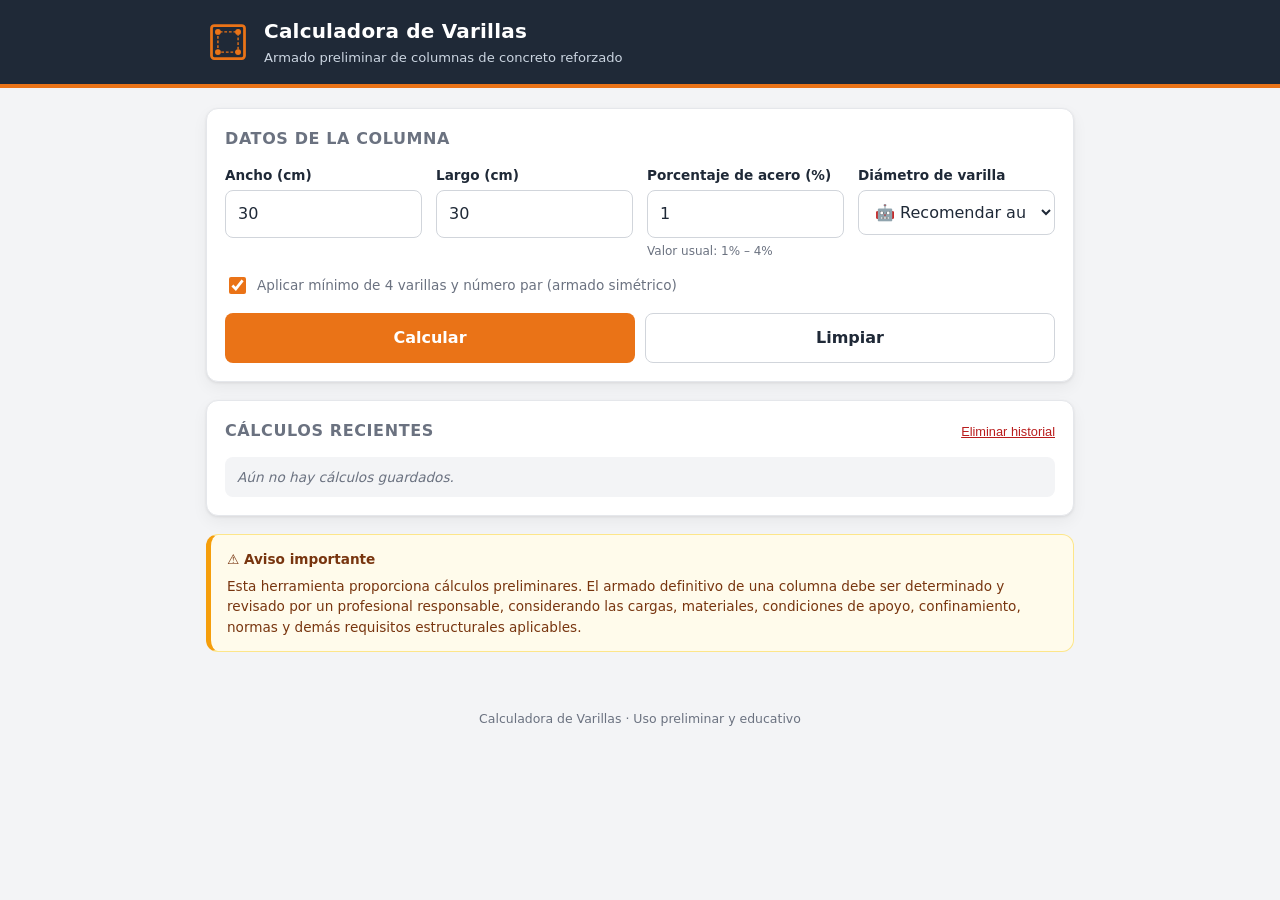
==== index.html @ cefc2941 "Calculadora de Varillas: PWA lista para publicar Co-Authored-By: Claude Sonnet 5.5 <noreply@anthropi" ====
<!DOCTYPE html>
<html lang="es">
<head>
  <meta charset="UTF-8">
  <meta name="viewport" content="width=device-width, initial-scale=1.0">
  <title>Calculadora de Varillas — Columnas de Concreto</title>
  <meta name="description" content="Calculadora preliminar de número y diámetro de varillas para columnas de concreto reforzado.">

  <!-- PWA -->
  <link rel="manifest" href="manifest.json">
  <meta name="theme-color" content="#1f2937">
  <link rel="icon" href="icons/icon-192.png">
  <link rel="apple-touch-icon" href="icons/icon-192.png">

  <!-- Superposición de controles de ventana: marca <html class="wco"> antes
       del primer pintado (por eso va en <head> y sin defer) -->
  <script src="wco.js"></script>

  <link rel="stylesheet" href="style.css">
</head>
<body>

  <!-- ============ ENCABEZADO ============
       En la app instalada con "window-controls-overlay" este encabezado
       pasa a ser la barra de título (ver style.css, reglas .wco). -->
  <header class="app-header">
    <div class="header-inner">
      <div class="logo">
        <!-- Icono: sección de columna con varillas -->
        <svg viewBox="0 0 48 48" aria-hidden="true">
          <rect x="6" y="6" width="36" height="36" rx="3" fill="none" stroke="currentColor" stroke-width="3"/>
          <rect x="13" y="13" width="22" height="22" rx="2" fill="none" stroke="currentColor" stroke-width="1.5" stroke-dasharray="3 2"/>
          <circle cx="13" cy="13" r="3.2" fill="currentColor"/>
          <circle cx="35" cy="13" r="3.2" fill="currentColor"/>
          <circle cx="13" cy="35" r="3.2" fill="currentColor"/>
          <circle cx="35" cy="35" r="3.2" fill="currentColor"/>
        </svg>
      </div>
      <div class="header-text">
        <h1>Calculadora de Varillas</h1>
        <p>Armado preliminar de columnas de concreto reforzado</p>
      </div>
      <!-- Botón de instalación PWA (oculto hasta que el navegador lo permita) -->
      <button id="btnInstalar" class="btn-instalar" hidden>⬇ Instalar</button>
    </div>
  </header>

  <main class="contenedor">

    <!-- ============ CONTENIDO RECIBIDO (Web Share Target) ============
         Aparece cuando otra aplicación comparte contenido con esta app -->
    <aside id="avisoRecibido" class="recibido" role="status" hidden>
      <div class="fila-titulo">
        <strong>📥 Contenido recibido de otra aplicación</strong>
        <button type="button" id="btnCerrarRecibido" class="btn-enlace">Cerrar</button>
      </div>
      <p id="recibidoDetalle" class="recibido-detalle"></p>
      <p id="recibidoEstado" class="recibido-estado"></p>
    </aside>

    <!-- ============ FORMULARIO ============ -->
    <section class="tarjeta">
      <h2 class="titulo-seccion">Datos de la columna</h2>

      <form id="formulario" novalidate>
        <div class="grid-campos">

          <div class="campo">
            <label for="ancho">Ancho (cm)</label>
            <input type="number" id="ancho" min="1" max="500" step="0.1" value="30" required>
          </div>

          <div class="campo">
            <label for="largo">Largo (cm)</label>
            <input type="number" id="largo" min="1" max="500" step="0.1" value="30" required>
          </div>

          <div class="campo">
            <label for="porcentaje">Porcentaje de acero (%)</label>
            <input type="number" id="porcentaje" min="0.1" max="8" step="0.1" value="1" required>
            <small class="ayuda">Valor usual: 1% &ndash; 4%</small>
          </div>

          <div class="campo">
            <label for="varilla">Diámetro de varilla</label>
            <select id="varilla">
              <option value="auto">🤖 Recomendar automáticamente</option>
              <!-- Las opciones de diámetro se generan desde app.js -->
            </select>
          </div>

        </div>

        <label class="check">
          <input type="checkbox" id="simetria" checked>
          <span>Aplicar mínimo de 4 varillas y número par (armado simétrico)</span>
        </label>

        <div class="acciones">
          <button type="submit" class="btn btn-primario">Calcular</button>
          <button type="button" id="btnLimpiar" class="btn btn-secundario">Limpiar</button>
        </div>

        <p id="error" class="error" hidden></p>
      </form>
    </section>

    <!-- ============ RESULTADOS ============ -->
    <section id="resultados" hidden>

      <div class="tarjeta tarjeta-resultado">
        <h2 class="titulo-seccion">Resultado</h2>
        <div id="listaResultados" class="lista-resultados"></div>
        <div id="croquis" class="croquis"></div>

        <!-- Web Share API: abre el cuadro de compartir del sistema -->
        <div class="acciones">
          <button type="button" id="btnCompartir" class="btn btn-secundario">📤 Compartir resultado</button>
          <!-- Solo se muestra si el navegador permite compartir archivos (navigator.canShare) -->
          <button type="button" id="btnCompartirArchivo" class="btn btn-secundario" hidden>📄 Compartir como archivo</button>
        </div>
      </div>

      <div class="tarjeta">
        <h2 class="titulo-seccion">Alternativas por diámetro</h2>
        <div class="tabla-scroll">
          <table id="tablaAlternativas">
            <thead>
              <tr>
                <th>Diámetro</th>
                <th>Área unitaria</th>
                <th>No. varillas</th>
                <th>As proporcionada</th>
                <th>% real</th>
              </tr>
            </thead>
            <tbody></tbody>
          </table>
        </div>
      </div>

    </section>

    <!-- ============ HISTORIAL ============ -->
    <section class="tarjeta" id="seccionHistorial">
      <div class="fila-titulo">
        <h2 class="titulo-seccion">Cálculos recientes</h2>
        <button type="button" id="btnBorrarHistorial" class="btn-texto">Eliminar historial</button>
      </div>
      <ul id="historial" class="historial"></ul>
    </section>

    <!-- ============ AVISO DE SEGURIDAD ============ -->
    <aside class="aviso">
      <strong>⚠ Aviso importante</strong>
      <p>
        Esta herramienta proporciona cálculos preliminares. El armado definitivo de una columna
        debe ser determinado y revisado por un profesional responsable, considerando las cargas,
        materiales, condiciones de apoyo, confinamiento, normas y demás requisitos estructurales
        aplicables.
      </p>
    </aside>

  </main>

  <footer class="pie">
    Calculadora de Varillas · Uso preliminar y educativo
  </footer>

  <!-- Mensaje breve de estado (compartir / copiar) -->
  <div id="estado" class="estado" role="status" aria-live="polite" hidden></div>

  <script src="app.js"></script>
</body>
</html>
---- style.css ----
/* ============================================================
   Calculadora de Varillas — Hoja de estilos
   Paleta: gris concreto + naranja construcción
   ============================================================ */

:root {
  --concreto:      #1f2937;   /* gris oscuro (encabezado) */
  --concreto-2:    #374151;
  --naranja:       #ea7317;   /* color de acento */
  --naranja-claro: #fff3e6;
  --fondo:         #f3f4f6;
  --superficie:    #ffffff;
  --texto:         #1f2937;
  --texto-suave:   #6b7280;
  --borde:         #e5e7eb;
  --verde:         #047857;
  --rojo:          #b91c1c;
  --radio:         12px;
  --sombra:        0 1px 3px rgba(0,0,0,.08), 0 6px 16px rgba(0,0,0,.05);
}

* { box-sizing: border-box; }

/* Un display definido en una regla (p. ej. #resultados { display: flex })
   anularía el atributo hidden: esto garantiza que siempre oculte */
[hidden] { display: none !important; }

html, body {
  margin: 0;
  padding: 0;
}

body {
  font-family: system-ui, -apple-system, "Segoe UI", Roboto, sans-serif;
  background: var(--fondo);
  color: var(--texto);
  line-height: 1.5;
  -webkit-text-size-adjust: 100%;
}

/* ---------- Encabezado ---------- */
.app-header {
  background: var(--concreto);
  color: #fff;
  /* Franja tipo cinta de precaución */
  border-bottom: 4px solid var(--naranja);
}

.header-inner {
  max-width: 900px;
  margin: 0 auto;
  padding: 16px 16px;
  display: flex;
  align-items: center;
  gap: 14px;
}

.logo svg {
  width: 44px;
  height: 44px;
  color: var(--naranja);
  display: block;
}

.header-text { flex: 1; min-width: 0; }

.header-text h1 {
  margin: 0;
  font-size: 1.25rem;
  letter-spacing: .2px;
}

.header-text p {
  margin: 2px 0 0;
  font-size: .82rem;
  color: #cbd5e1;
}

.btn-instalar {
  background: var(--naranja);
  color: #fff;
  border: 0;
  border-radius: 8px;
  padding: 9px 14px;
  font-size: .85rem;
  font-weight: 600;
  cursor: pointer;
  white-space: nowrap;
}
.btn-instalar:hover { filter: brightness(1.08); }

/* ---------- Window Controls Overlay: el encabezado es la barra de título ----------
   Con display_override "window-controls-overlay" (ver manifest.json) la app
   instalada muestra su contenido hasta el borde superior de la ventana y los
   botones de ventana quedan superpuestos. wco.js marca <html class="wco">
   mientras exista esa barra; entonces el encabezado se fija arriba, ocupa el
   área de la barra de título y sirve para arrastrar la ventana.
   Fuera de la app instalada (pestaña normal) nada de esto se aplica. */
:root.wco {
  /* Alto reservado arriba: posición Y + alto del área de la barra de título */
  --alto-barra: calc(env(titlebar-area-y, 0px) + env(titlebar-area-height, 40px));

  /* Los scrollIntoView no deben quedar ocultos detrás del encabezado fijo */
  scroll-padding-top: var(--alto-barra);
}

.wco body { padding-top: var(--alto-barra); }

.wco .app-header {
  position: fixed;
  top: 0;
  left: 0;
  width: 100%;
  height: var(--alto-barra);
  z-index: 1000;
  border-bottom-width: 2px;
  user-select: none;
  -webkit-app-region: drag;      /* arrastrar el encabezado mueve la ventana */
  app-region: drag;
}

/* Área segura: entre el borde de la ventana y los botones de ventana
   (a la derecha en Windows, a la izquierda en macOS) */
.wco .header-inner {
  position: absolute;
  left: env(titlebar-area-x, 0);
  top: env(titlebar-area-y, 0);
  width: env(titlebar-area-width, 100%);
  height: calc(env(titlebar-area-height, 40px) - 2px);   /* menos el borde inferior */
  max-width: none;
  margin: 0;
  padding: 0 12px;
  gap: 10px;
  container-type: inline-size;   /* permite adaptar el contenido al ancho disponible */
}

.wco .logo svg { width: 22px; height: 22px; }

.wco .header-text {
  display: flex;
  align-items: baseline;
  gap: 10px;
}

.wco .header-text h1 {
  font-size: .9rem;
  white-space: nowrap;
}

.wco .header-text p {
  margin: 0;
  font-size: .75rem;
  white-space: nowrap;
  overflow: hidden;
  text-overflow: ellipsis;
}

/* Los controles dentro de la barra deben poder pulsarse */
.wco .btn-instalar {
  padding: 4px 10px;
  font-size: .75rem;
  -webkit-app-region: no-drag;
  app-region: no-drag;
}

/* Ventana angosta: primero se oculta el subtítulo; después, el texto */
@container (max-width: 560px) { .wco .header-text p { display: none; } }
@container (max-width: 240px) { .wco .header-text { display: none; } }

/* ---------- Estructura ---------- */
.contenedor {
  max-width: 900px;
  margin: 0 auto;
  padding: 20px 16px 40px;
  display: flex;
  flex-direction: column;
  gap: 18px;
}

.tarjeta {
  background: var(--superficie);
  border: 1px solid var(--borde);
  border-radius: var(--radio);
  box-shadow: var(--sombra);
  padding: 18px;
}

.titulo-seccion {
  margin: 0 0 14px;
  font-size: 1rem;
  text-transform: uppercase;
  letter-spacing: .6px;
  color: var(--texto-suave);
}

.fila-titulo {
  display: flex;
  justify-content: space-between;
  align-items: baseline;
  gap: 10px;
}

/* ---------- Formulario ---------- */
.grid-campos {
  display: grid;
  grid-template-columns: repeat(auto-fit, minmax(190px, 1fr));
  gap: 14px;
}

.campo { display: flex; flex-direction: column; }

.campo label {
  font-size: .85rem;
  font-weight: 600;
  margin-bottom: 5px;
}

.campo input,
.campo select {
  font: inherit;
  padding: 11px 12px;
  border: 1px solid #d1d5db;
  border-radius: 8px;
  background: #fff;
  color: var(--texto);
  width: 100%;
}

.campo input:focus,
.campo select:focus {
  outline: 2px solid var(--naranja);
  outline-offset: 1px;
  border-color: var(--naranja);
}

.ayuda {
  font-size: .75rem;
  color: var(--texto-suave);
  margin-top: 4px;
}

.check {
  display: flex;
  align-items: center;
  gap: 8px;
  margin-top: 14px;
  font-size: .85rem;
  color: var(--texto-suave);
  cursor: pointer;
}
.check input { width: 17px; height: 17px; accent-color: var(--naranja); }

/* ---------- Botones ---------- */
.acciones {
  display: flex;
  gap: 10px;
  margin-top: 16px;
  flex-wrap: wrap;
}

.btn {
  font: inherit;
  font-weight: 600;
  padding: 12px 22px;
  border-radius: 8px;
  border: 1px solid transparent;
  cursor: pointer;
  flex: 1 1 140px;
}

.btn-primario { background: var(--naranja); color: #fff; }
.btn-primario:hover { filter: brightness(1.08); }

.btn-secundario {
  background: #fff;
  color: var(--texto);
  border-color: #d1d5db;
}
.btn-secundario:hover { background: #f9fafb; }

.btn-texto {
  background: none;
  border: 0;
  color: var(--rojo);
  font-size: .8rem;
  cursor: pointer;
  padding: 0;
  text-decoration: underline;
}

.error {
  margin: 12px 0 0;
  color: var(--rojo);
  font-size: .87rem;
  font-weight: 600;
}

/* ---------- Resultados ---------- */
#resultados {
  display: flex;
  flex-direction: column;
  gap: 18px;
}

.tarjeta-resultado { border-top: 4px solid var(--naranja); }

.lista-resultados {
  display: grid;
  grid-template-columns: repeat(auto-fit, minmax(210px, 1fr));
  gap: 10px;
}

.item {
  background: var(--fondo);
  border-radius: 9px;
  padding: 11px 13px;
}

.item .etiqueta {
  display: block;
  font-size: .76rem;
  color: var(--texto-suave);
  margin-bottom: 2px;
}

.item .valor {
  font-size: 1.05rem;
  font-weight: 700;
}

/* Elementos destacados */
.item.destacado {
  background: var(--naranja-claro);
  border: 1px solid #fcd9b0;
}
.item.destacado .valor { color: #b45309; }

/* Croquis de la sección */
.croquis {
  margin-top: 16px;
  display: flex;
  justify-content: center;
}
.croquis svg { max-width: 260px; width: 100%; height: auto; }

/* ---------- Tabla ---------- */
.tabla-scroll { overflow-x: auto; }

table {
  width: 100%;
  border-collapse: collapse;
  font-size: .88rem;
  min-width: 460px;
}

th, td {
  padding: 10px 8px;
  text-align: right;
  border-bottom: 1px solid var(--borde);
}

th:first-child, td:first-child { text-align: left; }

thead th {
  font-size: .75rem;
  text-transform: uppercase;
  letter-spacing: .4px;
  color: var(--texto-suave);
  border-bottom: 2px solid var(--borde);
}

tbody tr.elegida {
  background: var(--naranja-claro);
  font-weight: 700;
}

/* ---------- Historial ---------- */
.historial {
  list-style: none;
  margin: 0;
  padding: 0;
  display: flex;
  flex-direction: column;
  gap: 8px;
}

.historial li {
  background: var(--fondo);
  border-radius: 8px;
  padding: 10px 12px;
  font-size: .85rem;
  display: flex;
  align-items: center;
  justify-content: space-between;
  gap: 10px;
}

.historial .fecha {
  display: block;
  font-size: .72rem;
  color: var(--texto-suave);
}

.vacio {
  color: var(--texto-suave);
  font-size: .85rem;
  font-style: italic;
}

/* ---------- Compartir ---------- */
.btn-enlace {
  flex: none;
  background: none;
  border: 0;
  padding: 0;
  font: inherit;
  font-size: .8rem;
  font-weight: 600;
  color: #b45309;
  text-decoration: underline;
  white-space: nowrap;
  cursor: pointer;
}
.btn-enlace:hover { color: var(--naranja); }

/* Contenido recibido desde otra app (Web Share Target) */
.recibido {
  background: #eff6ff;
  border: 1px solid #bfdbfe;
  border-left: 5px solid #2563eb;
  border-radius: var(--radio);
  padding: 14px 16px;
  font-size: .85rem;
  color: #1e3a8a;
}
.recibido .btn-enlace { color: inherit; }
.recibido p { margin: 6px 0 0; }
.recibido-detalle { white-space: pre-line; overflow-wrap: anywhere; }
.recibido-estado { font-weight: 600; }

/* Mensaje breve de estado */
.estado {
  position: fixed;
  left: 50%;
  bottom: 20px;
  transform: translateX(-50%);
  max-width: calc(100% - 32px);
  padding: 10px 16px;
  border-radius: 8px;
  background: var(--concreto);
  color: #fff;
  font-size: .85rem;
  box-shadow: var(--sombra);
  z-index: 1100;
}
.estado-error { background: var(--rojo); }

/* ---------- Aviso ---------- */
.aviso {
  background: #fffbeb;
  border: 1px solid #fde68a;
  border-left: 5px solid #f59e0b;
  border-radius: var(--radio);
  padding: 14px 16px;
  font-size: .85rem;
  color: #78350f;
}
.aviso p { margin: 6px 0 0; }

/* ---------- Pie ---------- */
.pie {
  text-align: center;
  padding: 18px;
  font-size: .78rem;
  color: var(--texto-suave);
}

/* ---------- Responsive ---------- */
@media (max-width: 480px) {
  .header-text h1 { font-size: 1.05rem; }
  .header-text p  { font-size: .75rem; }
  .btn { flex: 1 1 100%; }
  .tarjeta { padding: 15px; }
}
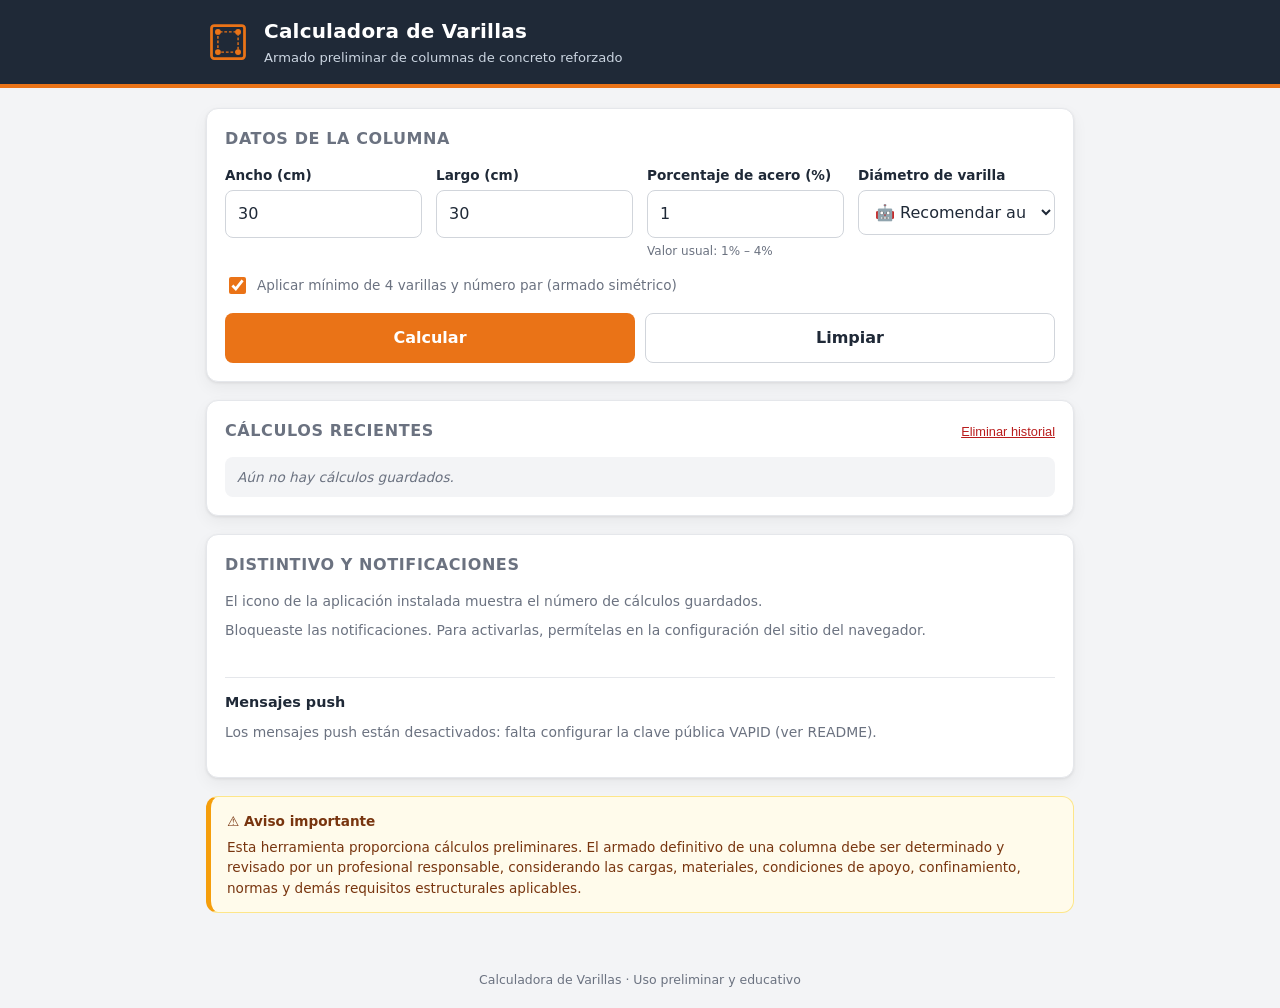
==== commit b1d92e07: "add(notificaciones)" ====
--- a/index.html
+++ b/index.html
@@ -150,6 +150,36 @@
       <ul id="historial" class="historial"></ul>
     </section>
 
+    <!-- ============ DISTINTIVO Y NOTIFICACIONES ============
+         El distintivo (App Badging API) se actualiza solo desde app.js.
+         Las notificaciones (Notifications API) necesitan el permiso del usuario,
+         que se pide únicamente al pulsar el botón. -->
+    <section class="tarjeta" id="seccionAvisos">
+      <h2 class="titulo-seccion">Distintivo y notificaciones</h2>
+      <p class="texto-seccion" id="distintivoEstado"></p>
+      <p class="texto-seccion" id="avisosEstado" role="status"></p>
+
+      <label class="check" id="filaAvisoCalculo" hidden>
+        <input type="checkbox" id="chkAvisoCalculo">
+        <span>Notificarme cuando termine un cálculo</span>
+      </label>
+
+      <div class="acciones">
+        <button type="button" id="btnActivarAvisos" class="btn btn-primario" hidden>🔔 Activar notificaciones</button>
+        <button type="button" id="btnProbarAviso" class="btn btn-secundario" hidden>Probar notificación</button>
+      </div>
+
+      <!-- Mensajes push (Push API): llegan desde un servidor aunque la app esté cerrada.
+           Requieren el permiso de notificaciones y una clave VAPID pública (ver app.js). -->
+      <h3 class="subtitulo-seccion">Mensajes push</h3>
+      <p class="texto-seccion" id="pushEstado" role="status"></p>
+      <div class="acciones">
+        <button type="button" id="btnSuscribirPush" class="btn btn-primario" hidden>📨 Suscribirse a mensajes push</button>
+        <button type="button" id="btnCopiarPush" class="btn btn-secundario" hidden>Copiar suscripción</button>
+        <button type="button" id="btnCancelarPush" class="btn btn-secundario" hidden>Cancelar suscripción</button>
+      </div>
+    </section>
+
     <!-- ============ AVISO DE SEGURIDAD ============ -->
     <aside class="aviso">
       <strong>⚠ Aviso importante</strong>
--- a/style.css
+++ b/style.css
@@ -438,6 +438,21 @@
 .recibido-detalle { white-space: pre-line; overflow-wrap: anywhere; }
 .recibido-estado { font-weight: 600; }
 
+/* ---------- Distintivo y notificaciones ---------- */
+.texto-seccion {
+  margin: 0 0 8px;
+  font-size: .87rem;
+  color: var(--texto-suave);
+}
+.texto-seccion:empty { display: none; }
+
+.subtitulo-seccion {
+  margin: 20px 0 8px;
+  padding-top: 14px;
+  border-top: 1px solid var(--borde);
+  font-size: .9rem;
+}
+
 /* Mensaje breve de estado */
 .estado {
   position: fixed;
